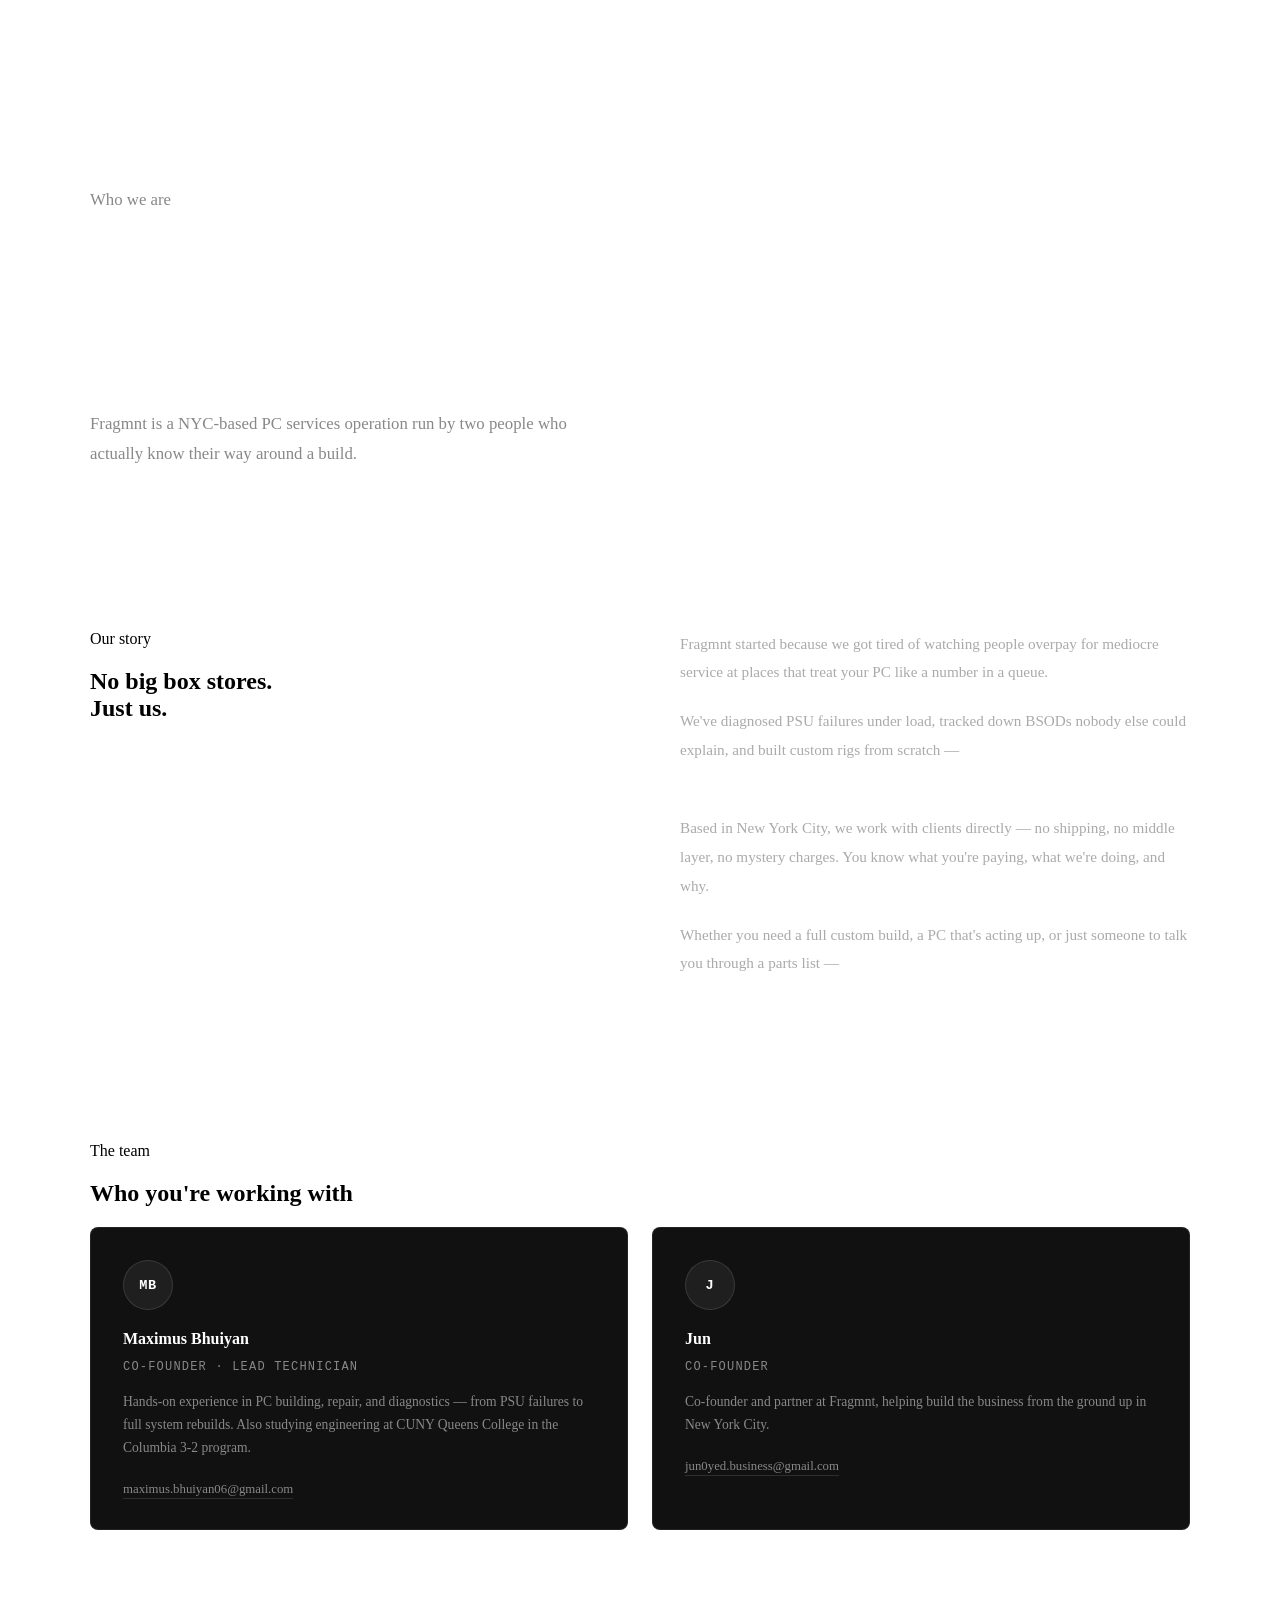
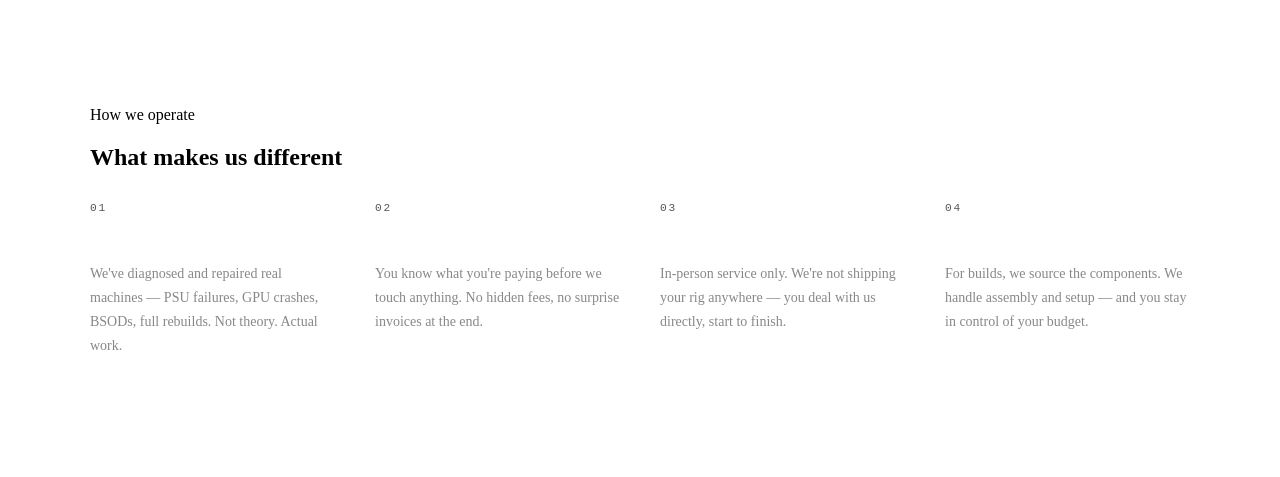
==== about.html @ 42f8d1fd "Update about.html" ====
<!DOCTYPE html>
<html lang="en">
<head>
<meta charset="UTF-8">
<meta name="viewport" content="width=device-width, initial-scale=1.0">
<title>About — FRAGMNT</title>
<script src="shared.js" defer></script>
<style>
  .page-hero{padding:10rem 3rem 4rem;max-width:1100px;margin:0 auto;}
  .page-hero h1{font-size:clamp(2.5rem,5vw,4.5rem);font-weight:600;letter-spacing:-0.03em;color:#fff;line-height:1.05;margin-bottom:1rem;}
  .page-hero p{font-size:1.05rem;color:#888;max-width:520px;line-height:1.8;}

  .story-section{max-width:1100px;margin:0 auto;padding:4rem 3rem;}
  .story-grid{display:grid;grid-template-columns:1fr 1fr;gap:5rem;align-items:start;}
  .story-body p{font-size:0.95rem;color:#aaa;line-height:1.9;margin-bottom:1.25rem;}
  .story-body p strong{color:#fff;font-weight:600;}

  .team-section{max-width:1100px;margin:0 auto;padding:4rem 3rem 6rem;}
  .team-grid{display:grid;grid-template-columns:repeat(auto-fit,minmax(280px,1fr));gap:1.5rem;}
  .team-card{background:#111;border:1px solid rgba(255,255,255,0.08);border-radius:8px;padding:2rem;transition:border-color 0.2s;}
  .team-card:hover{border-color:rgba(255,255,255,0.18);}
  .team-avatar{width:48px;height:48px;border-radius:50%;background:rgba(255,255,255,0.06);border:1px solid rgba(255,255,255,0.12);display:flex;align-items:center;justify-content:center;font-family:'Space Mono',monospace;font-size:0.85rem;font-weight:700;color:#fff;margin-bottom:1.25rem;letter-spacing:0.05em;}
  .team-name{font-size:1rem;font-weight:600;color:#fff;margin-bottom:0.3rem;}
  .team-role{font-size:0.75rem;font-family:'Space Mono',monospace;letter-spacing:0.1em;text-transform:uppercase;color:#888;margin-bottom:1rem;}
  .team-bio{font-size:0.85rem;color:#888;line-height:1.7;margin-bottom:1.25rem;}
  .team-email{font-size:0.8rem;color:#888;text-decoration:none;border-bottom:1px solid rgba(255,255,255,0.12);padding-bottom:0.1rem;transition:color 0.2s,border-color 0.2s;}
  .team-email:hover{color:#fff;border-color:rgba(255,255,255,0.4);}

  .values-section{max-width:1100px;margin:0 auto;padding:4rem 3rem 6rem;}
  .values-grid{display:grid;grid-template-columns:repeat(auto-fit,minmax(220px,1fr));gap:2.5rem;}
  .value-item{}
  .value-num{font-family:'Space Mono',monospace;font-size:0.7rem;color:#555;letter-spacing:0.15em;margin-bottom:0.75rem;}
  .value-heading{font-size:1rem;font-weight:600;color:#fff;margin-bottom:0.5rem;}
  .value-body{font-size:0.875rem;color:#888;line-height:1.7;}

  @media(max-width:768px){
    .page-hero{padding:8rem 1.5rem 3rem;}
    .story-section{padding:3rem 1.5rem;}
    .story-grid{grid-template-columns:1fr;gap:2.5rem;}
    .team-section,.values-section{padding:3rem 1.5rem 5rem;}
  }
</style>
</head>
<body>

<div class="page-hero">
  <p class="section-label">Who we are</p>
  <h1>Built in NYC.<br>Built for real.</h1>
  <p>Fragmnt is a NYC-based PC services operation run by two people who actually know their way around a build.</p>
</div>

<div class="divider"></div>

<div class="story-section">
  <div class="story-grid">
    <div>
      <p class="section-label">Our story</p>
      <h2 class="section-title">No big box stores.<br>Just us.</h2>
    </div>
    <div class="story-body">
      <p>Fragmnt started because we got tired of watching people overpay for mediocre service at places that treat your PC like a number in a queue.</p>
      <p>We've diagnosed PSU failures under load, tracked down BSODs nobody else could explain, and built custom rigs from scratch — <strong>hands-on experience, not textbook knowledge.</strong></p>
      <p>Based in New York City, we work with clients directly — no shipping, no middle layer, no mystery charges. You know what you're paying, what we're doing, and why.</p>
      <p>Whether you need a full custom build, a PC that's acting up, or just someone to talk you through a parts list — <strong>we're the call.</strong></p>
    </div>
  </div>
</div>

<div class="divider"></div>

<div class="team-section">
  <p class="section-label">The team</p>
  <h2 class="section-title">Who you're working with</h2>
  <div class="team-grid">

    <div class="team-card">
      <div class="team-avatar">MB</div>
      <p class="team-name">Maximus Bhuiyan</p>
      <p class="team-role">Co-founder · Lead Technician</p>
      <p class="team-bio">Hands-on experience in PC building, repair, and diagnostics — from PSU failures to full system rebuilds. Also studying engineering at CUNY Queens College in the Columbia 3-2 program.</p>
      <a href="mailto:maximus.bhuiyan06@gmail.com" class="team-email">maximus.bhuiyan06@gmail.com</a>
    </div>

    <div class="team-card">
      <div class="team-avatar">J</div>
      <p class="team-name">Jun</p>
      <p class="team-role">Co-founder</p>
      <p class="team-bio">Co-founder and partner at Fragmnt, helping build the business from the ground up in New York City.</p>
      <a href="mailto:jun0yed.business@gmail.com" class="team-email">jun0yed.business@gmail.com</a>
    </div>

  </div>
</div>

<div class="divider"></div>

<div class="values-section">
  <p class="section-label">How we operate</p>
  <h2 class="section-title">What makes us different</h2>
  <div class="values-grid">
    <div class="value-item">
      <p class="value-num">01</p>
      <p class="value-heading">Real experience</p>
      <p class="value-body">We've diagnosed and repaired real machines — PSU failures, GPU crashes, BSODs, full rebuilds. Not theory. Actual work.</p>
    </div>
    <div class="value-item">
      <p class="value-num">02</p>
      <p class="value-heading">Transparent pricing</p>
      <p class="value-body">You know what you're paying before we touch anything. No hidden fees, no surprise invoices at the end.</p>
    </div>
    <div class="value-item">
      <p class="value-num">03</p>
      <p class="value-heading">Local to NYC</p>
      <p class="value-body">In-person service only. We're not shipping your rig anywhere — you deal with us directly, start to finish.</p>
    </div>
    <div class="value-item">
      <p class="value-num">04</p>
      <p class="value-heading">You own the parts</p>
      <p class="value-body">For builds, we source the components. We handle assembly and setup — and you stay in control of your budget.</p>
    </div>
  </div>
</div>

<script>injectShared('about.html');</script>
</body>
</html>
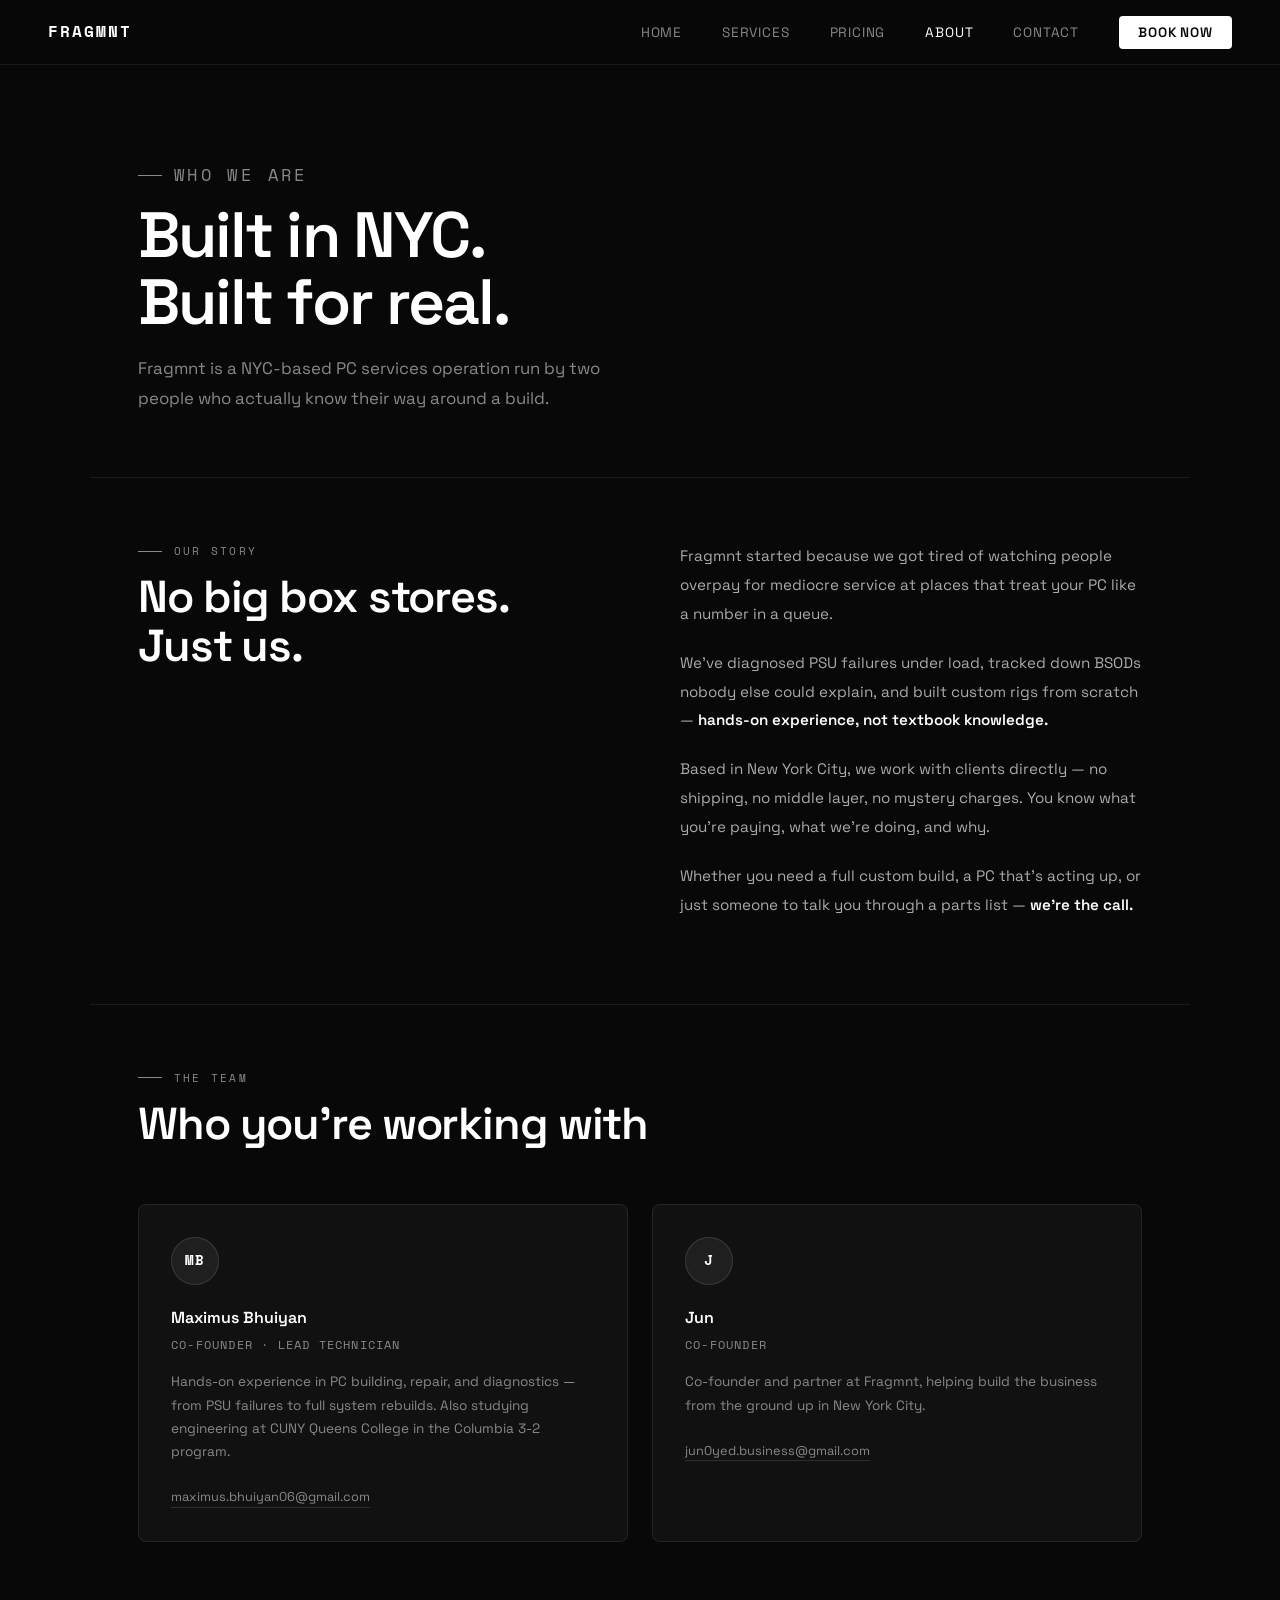
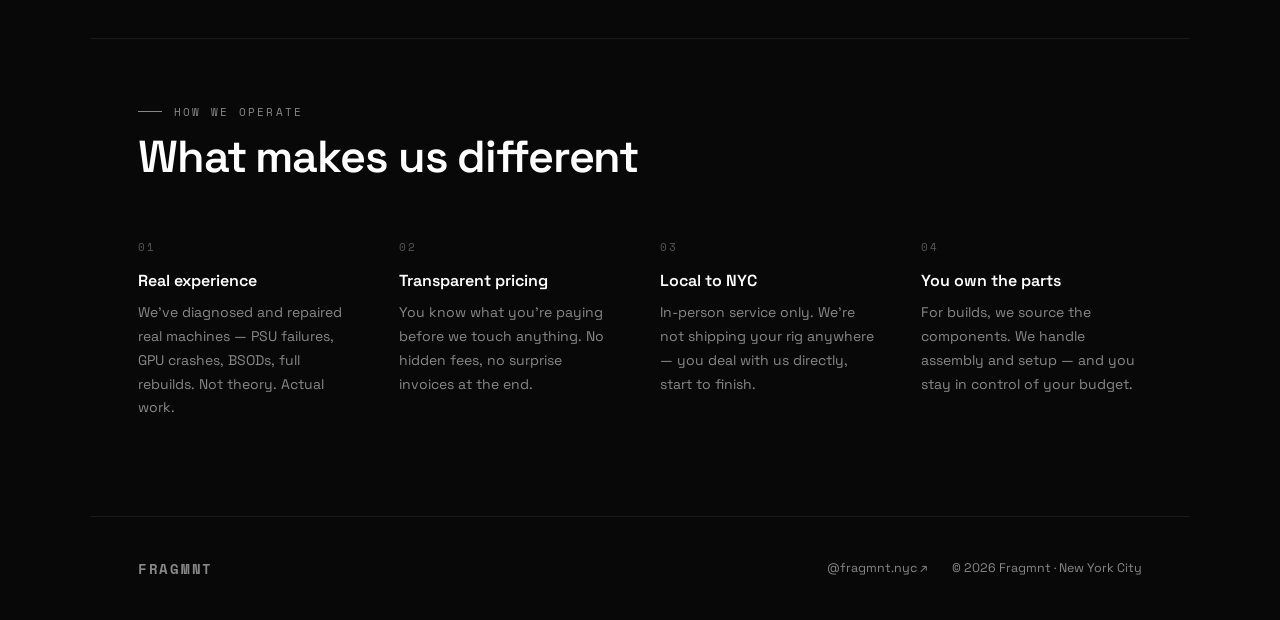
==== commit b4ae2e16: "Update about.html" ====
--- a/about.html
+++ b/about.html
@@ -4,7 +4,8 @@
 <meta charset="UTF-8">
 <meta name="viewport" content="width=device-width, initial-scale=1.0">
 <title>About — FRAGMNT</title>
-<script src="shared.js" defer></script>
+<link rel="stylesheet" href="shared.css">
+<script src="shared.js"></script>
 <style>
   .page-hero{padding:10rem 3rem 4rem;max-width:1100px;margin:0 auto;}
   .page-hero h1{font-size:clamp(2.5rem,5vw,4.5rem);font-weight:600;letter-spacing:-0.03em;color:#fff;line-height:1.05;margin-bottom:1rem;}
@@ -121,6 +122,6 @@
   </div>
 </div>
 
-<script>injectShared('about.html');</script>
+<script>// nav auto-injected by shared.js</script>
 </body>
 </html>
--- a/shared.css
+++ b/shared.css
@@ -0,0 +1,49 @@
+@import url('https://fonts.googleapis.com/css2?family=Space+Grotesk:wght@300;400;500;600;700&family=Space+Mono:wght@400;700&display=swap');
+
+*,*::before,*::after{box-sizing:border-box;margin:0;padding:0;}
+:root{
+  --black:#080808;
+  --surface:#111111;
+  --surface2:#181818;
+  --border:rgba(255,255,255,0.08);
+  --border-hover:rgba(255,255,255,0.18);
+  --text:#f0f0f0;
+  --muted:#888;
+  --white:#ffffff;
+}
+html{scroll-behavior:smooth;}
+body{background:var(--black);color:var(--text);font-family:'Space Grotesk',sans-serif;font-size:16px;line-height:1.6;-webkit-font-smoothing:antialiased;}
+
+nav{position:fixed;top:0;left:0;right:0;z-index:100;display:flex;align-items:center;justify-content:space-between;padding:1.2rem 3rem;background:rgba(8,8,8,0.9);backdrop-filter:blur(12px);border-bottom:1px solid var(--border);}
+.nav-logo{font-family:'Space Mono',monospace;font-size:1rem;font-weight:700;letter-spacing:0.12em;color:var(--white);text-decoration:none;}
+.nav-links{display:flex;gap:2.5rem;list-style:none;}
+.nav-links a{color:var(--muted);text-decoration:none;font-size:0.85rem;letter-spacing:0.06em;text-transform:uppercase;transition:color 0.2s;}
+.nav-links a:hover{color:var(--white);}
+.nav-links a.active{color:var(--white);}
+.nav-cta{background:var(--white) !important;color:var(--black) !important;padding:0.5rem 1.2rem;border-radius:4px;font-weight:600 !important;}
+.nav-cta:hover{opacity:0.85;}
+.nav-hamburger{display:none;background:none;border:none;color:var(--white);font-size:1.4rem;cursor:pointer;}
+
+.divider{height:1px;background:var(--border);max-width:1100px;margin:0 auto;}
+footer{display:flex;align-items:center;justify-content:space-between;max-width:1100px;margin:0 auto;padding:2.5rem 3rem;}
+.footer-logo{font-family:'Space Mono',monospace;font-size:0.9rem;font-weight:700;letter-spacing:0.12em;color:var(--muted);}
+.footer-copy{font-size:0.78rem;color:var(--muted);}
+.footer-link{color:var(--muted);text-decoration:none;font-size:0.78rem;transition:color 0.2s;}
+.footer-link:hover{color:var(--white);}
+
+.section-label{font-family:'Space Mono',monospace;font-size:0.7rem;letter-spacing:0.2em;text-transform:uppercase;color:var(--muted);margin-bottom:0.75rem;display:flex;align-items:center;gap:0.75rem;}
+.section-label::before{content:'';display:block;width:24px;height:1px;background:var(--muted);}
+.section-title{font-size:clamp(1.8rem,3.5vw,2.8rem);font-weight:600;letter-spacing:-0.025em;color:var(--white);margin-bottom:3.5rem;line-height:1.1;}
+
+.btn-primary{background:var(--white);color:var(--black);border:none;padding:0.85rem 2rem;border-radius:4px;font-family:'Space Grotesk',sans-serif;font-size:0.9rem;font-weight:600;cursor:pointer;text-decoration:none;transition:opacity 0.2s;display:inline-block;}
+.btn-primary:hover{opacity:0.85;}
+.btn-ghost{background:transparent;color:var(--muted);border:1px solid var(--border-hover);padding:0.85rem 2rem;border-radius:4px;font-family:'Space Grotesk',sans-serif;font-size:0.9rem;font-weight:500;cursor:pointer;text-decoration:none;transition:border-color 0.2s,color 0.2s;display:inline-block;}
+.btn-ghost:hover{border-color:var(--white);color:var(--white);}
+
+@media(max-width:768px){
+  nav{padding:1rem 1.5rem;}
+  .nav-links{display:none;flex-direction:column;position:absolute;top:100%;left:0;right:0;background:rgba(8,8,8,0.98);border-bottom:1px solid var(--border);padding:1.5rem;gap:1.25rem;}
+  .nav-links.open{display:flex;}
+  .nav-hamburger{display:block;}
+  footer{flex-direction:column;gap:1rem;text-align:center;padding:2rem 1.5rem;}
+}
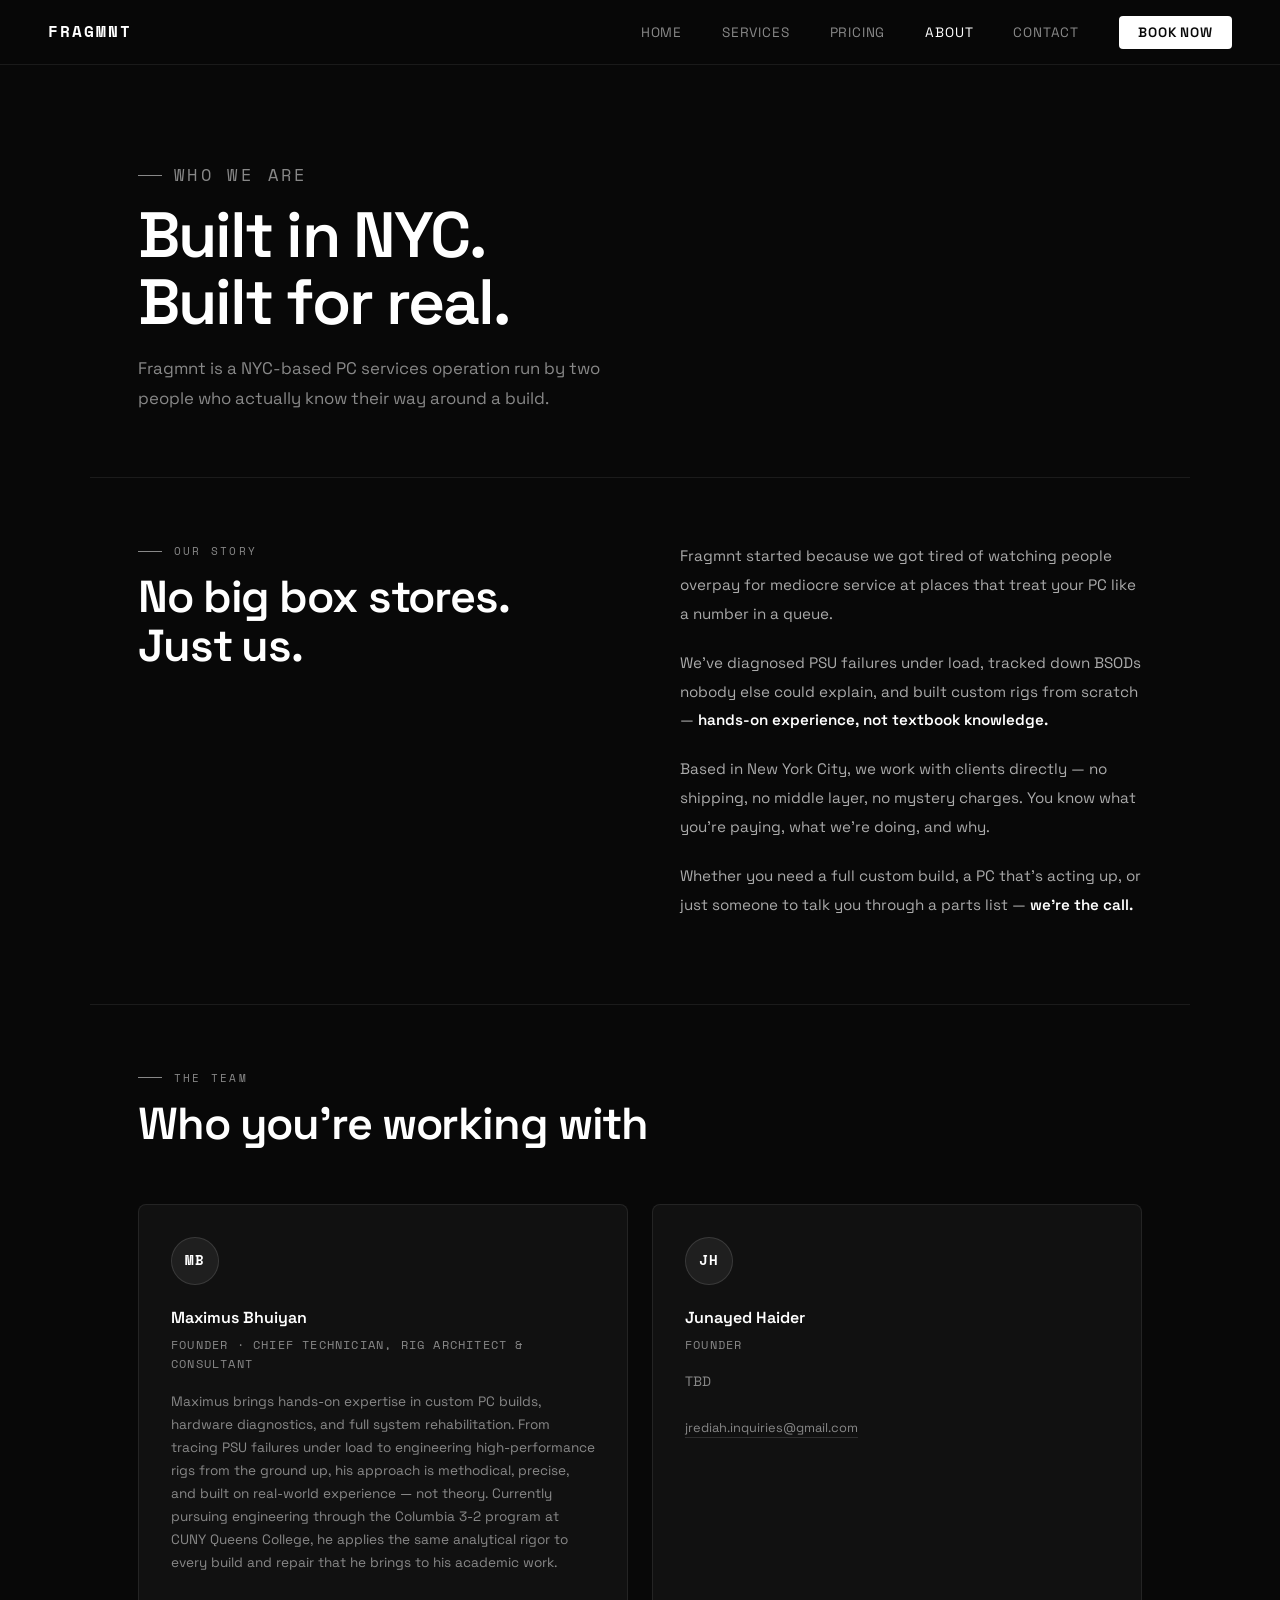
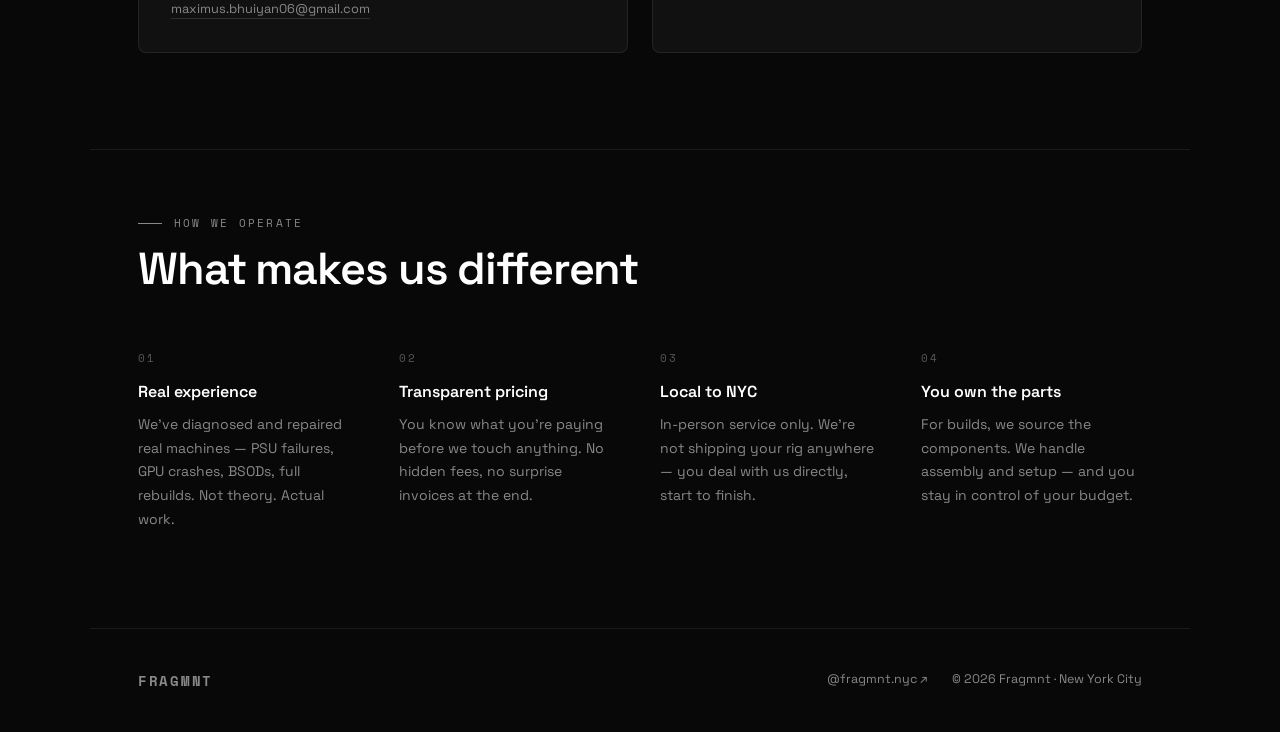
==== commit 7ec32d79: "Update about.html" ====
--- a/about.html
+++ b/about.html
@@ -2,6 +2,7 @@
 <html lang="en">
 <head>
 <meta charset="UTF-8">
+<link rel="icon" type="image/png" href="FRAG1.png">
 <meta name="viewport" content="width=device-width, initial-scale=1.0">
 <title>About — FRAGMNT</title>
 <link rel="stylesheet" href="shared.css">
@@ -77,17 +78,17 @@
     <div class="team-card">
       <div class="team-avatar">MB</div>
       <p class="team-name">Maximus Bhuiyan</p>
-      <p class="team-role">Co-founder · Lead Technician</p>
-      <p class="team-bio">Hands-on experience in PC building, repair, and diagnostics — from PSU failures to full system rebuilds. Also studying engineering at CUNY Queens College in the Columbia 3-2 program.</p>
+      <p class="team-role">Founder · Chief Technician, Rig Architect & Consultant</p>
+      <p class="team-bio">Maximus brings hands-on expertise in custom PC builds, hardware diagnostics, and full system rehabilitation. From tracing PSU failures under load to engineering high-performance rigs from the ground up, his approach is methodical, precise, and built on real-world experience — not theory. Currently pursuing engineering through the Columbia 3-2 program at CUNY Queens College, he applies the same analytical rigor to every build and repair that he brings to his academic work.</p>
       <a href="mailto:maximus.bhuiyan06@gmail.com" class="team-email">maximus.bhuiyan06@gmail.com</a>
     </div>
 
     <div class="team-card">
-      <div class="team-avatar">J</div>
-      <p class="team-name">Jun</p>
-      <p class="team-role">Co-founder</p>
-      <p class="team-bio">Co-founder and partner at Fragmnt, helping build the business from the ground up in New York City.</p>
-      <a href="mailto:jun0yed.business@gmail.com" class="team-email">jun0yed.business@gmail.com</a>
+      <div class="team-avatar">JH</div>
+      <p class="team-name">Junayed Haider</p>
+      <p class="team-role">Founder</p>
+      <p class="team-bio">TBD</p>
+      <a href="mailto:jrediah.inquiries@gmail.com" class="team-email">jrediah.inquiries@gmail.com</a>
     </div>
 
   </div>
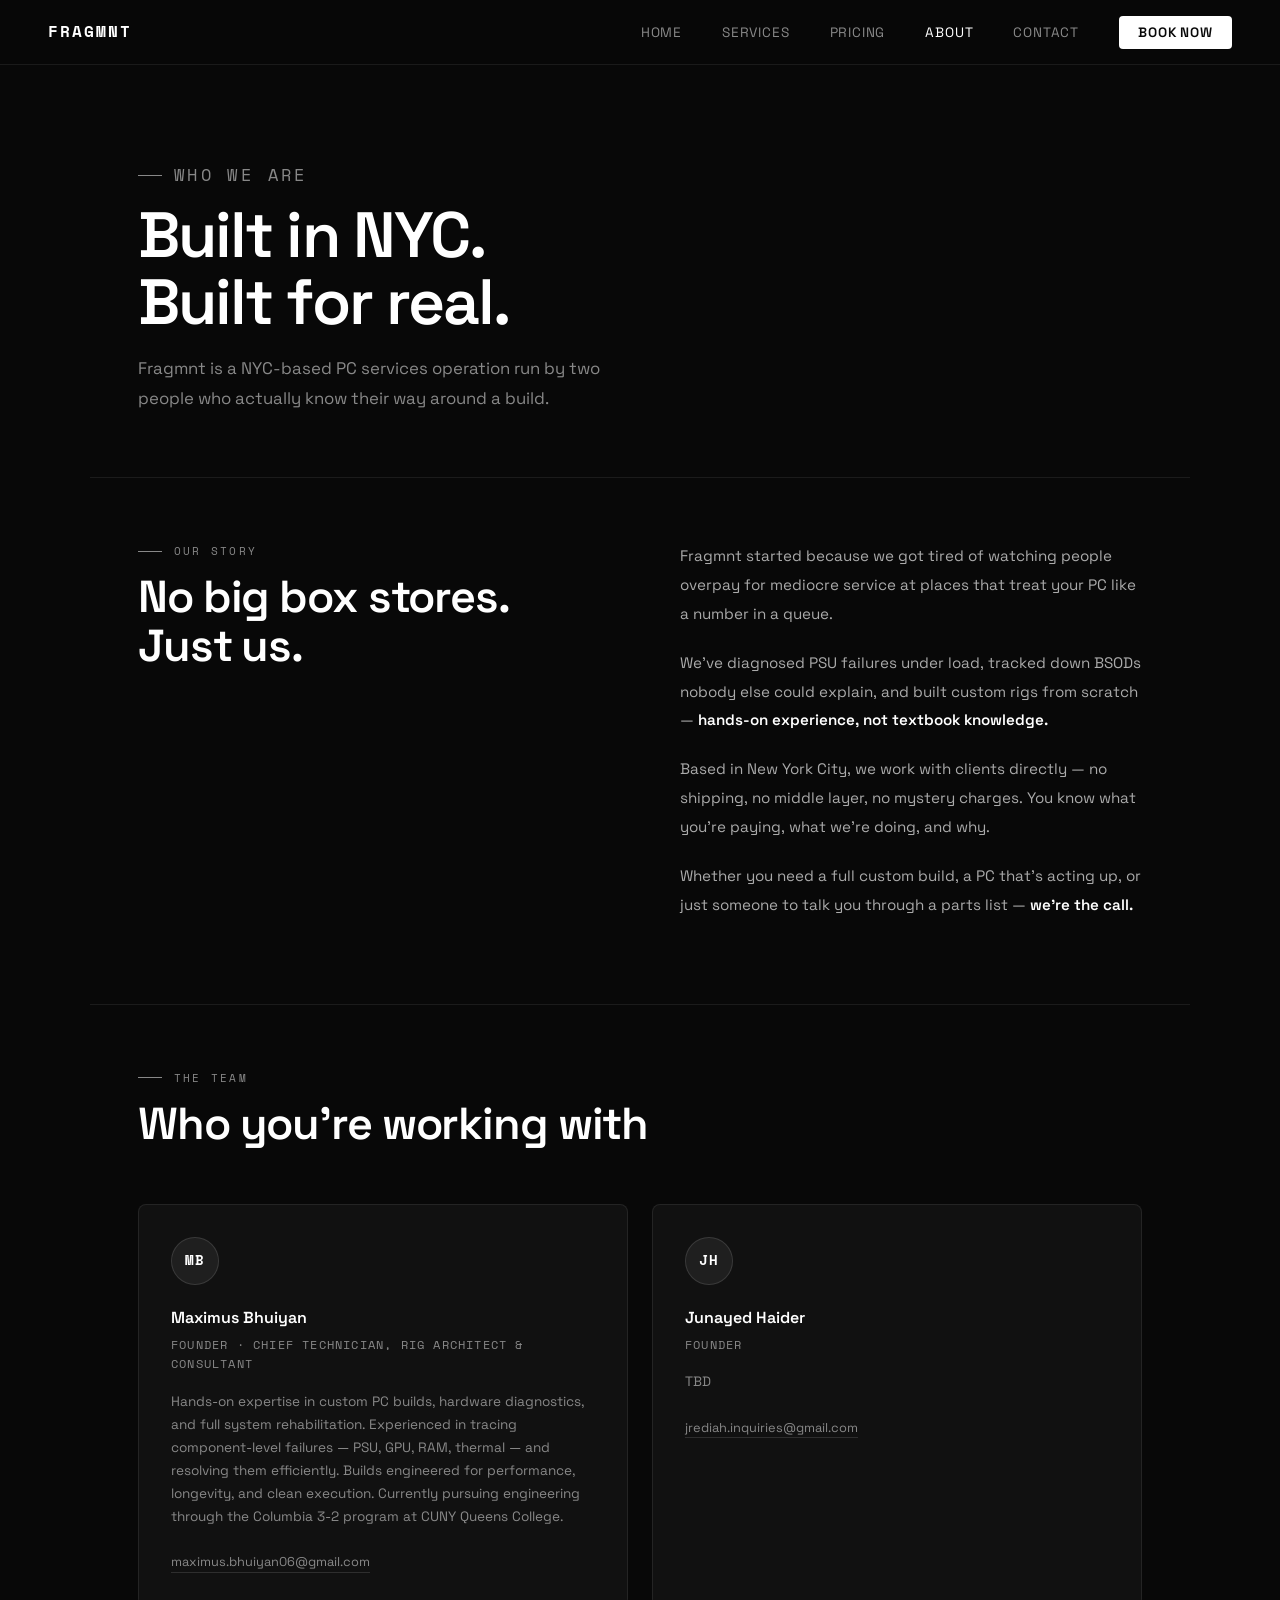
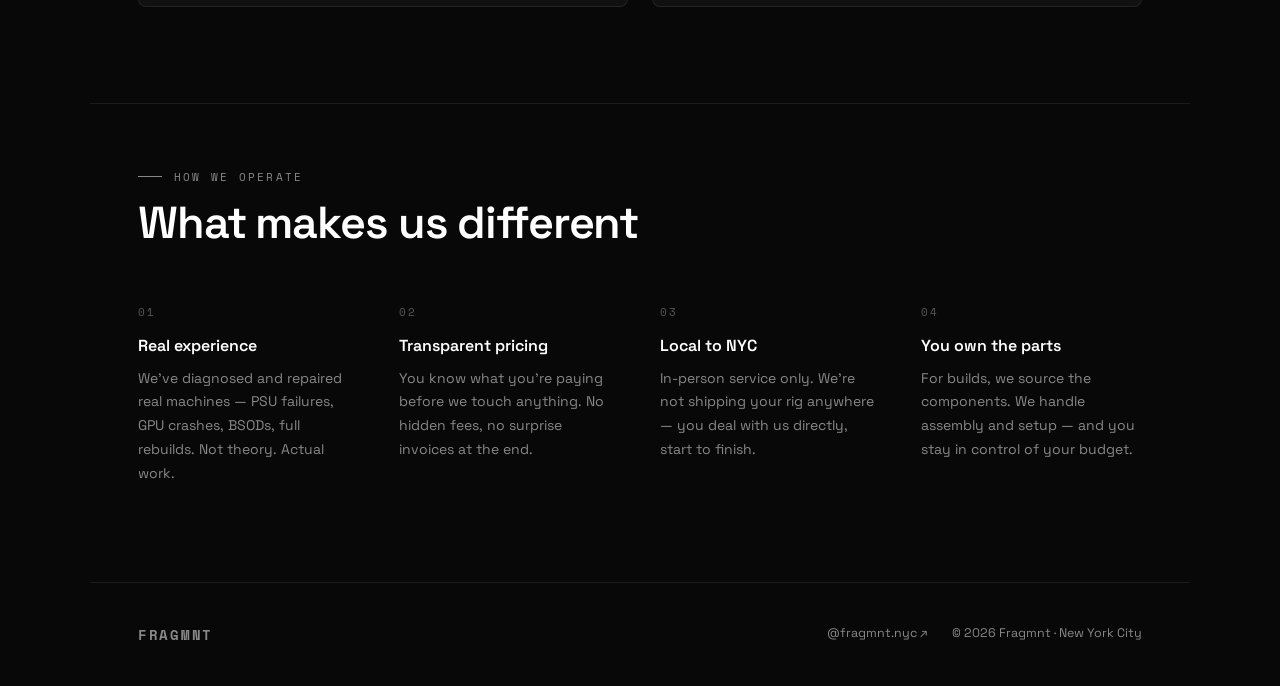
==== commit 73c8927d: "Update about.html" ====
--- a/about.html
+++ b/about.html
@@ -79,7 +79,7 @@
       <div class="team-avatar">MB</div>
       <p class="team-name">Maximus Bhuiyan</p>
       <p class="team-role">Founder · Chief Technician, Rig Architect & Consultant</p>
-      <p class="team-bio">Maximus brings hands-on expertise in custom PC builds, hardware diagnostics, and full system rehabilitation. From tracing PSU failures under load to engineering high-performance rigs from the ground up, his approach is methodical, precise, and built on real-world experience — not theory. Currently pursuing engineering through the Columbia 3-2 program at CUNY Queens College, he applies the same analytical rigor to every build and repair that he brings to his academic work.</p>
+      <p class="team-bio">Hands-on expertise in custom PC builds, hardware diagnostics, and full system rehabilitation. Experienced in tracing component-level failures — PSU, GPU, RAM, thermal — and resolving them efficiently. Builds engineered for performance, longevity, and clean execution. Currently pursuing engineering through the Columbia 3-2 program at CUNY Queens College.</p>
       <a href="mailto:maximus.bhuiyan06@gmail.com" class="team-email">maximus.bhuiyan06@gmail.com</a>
     </div>
 
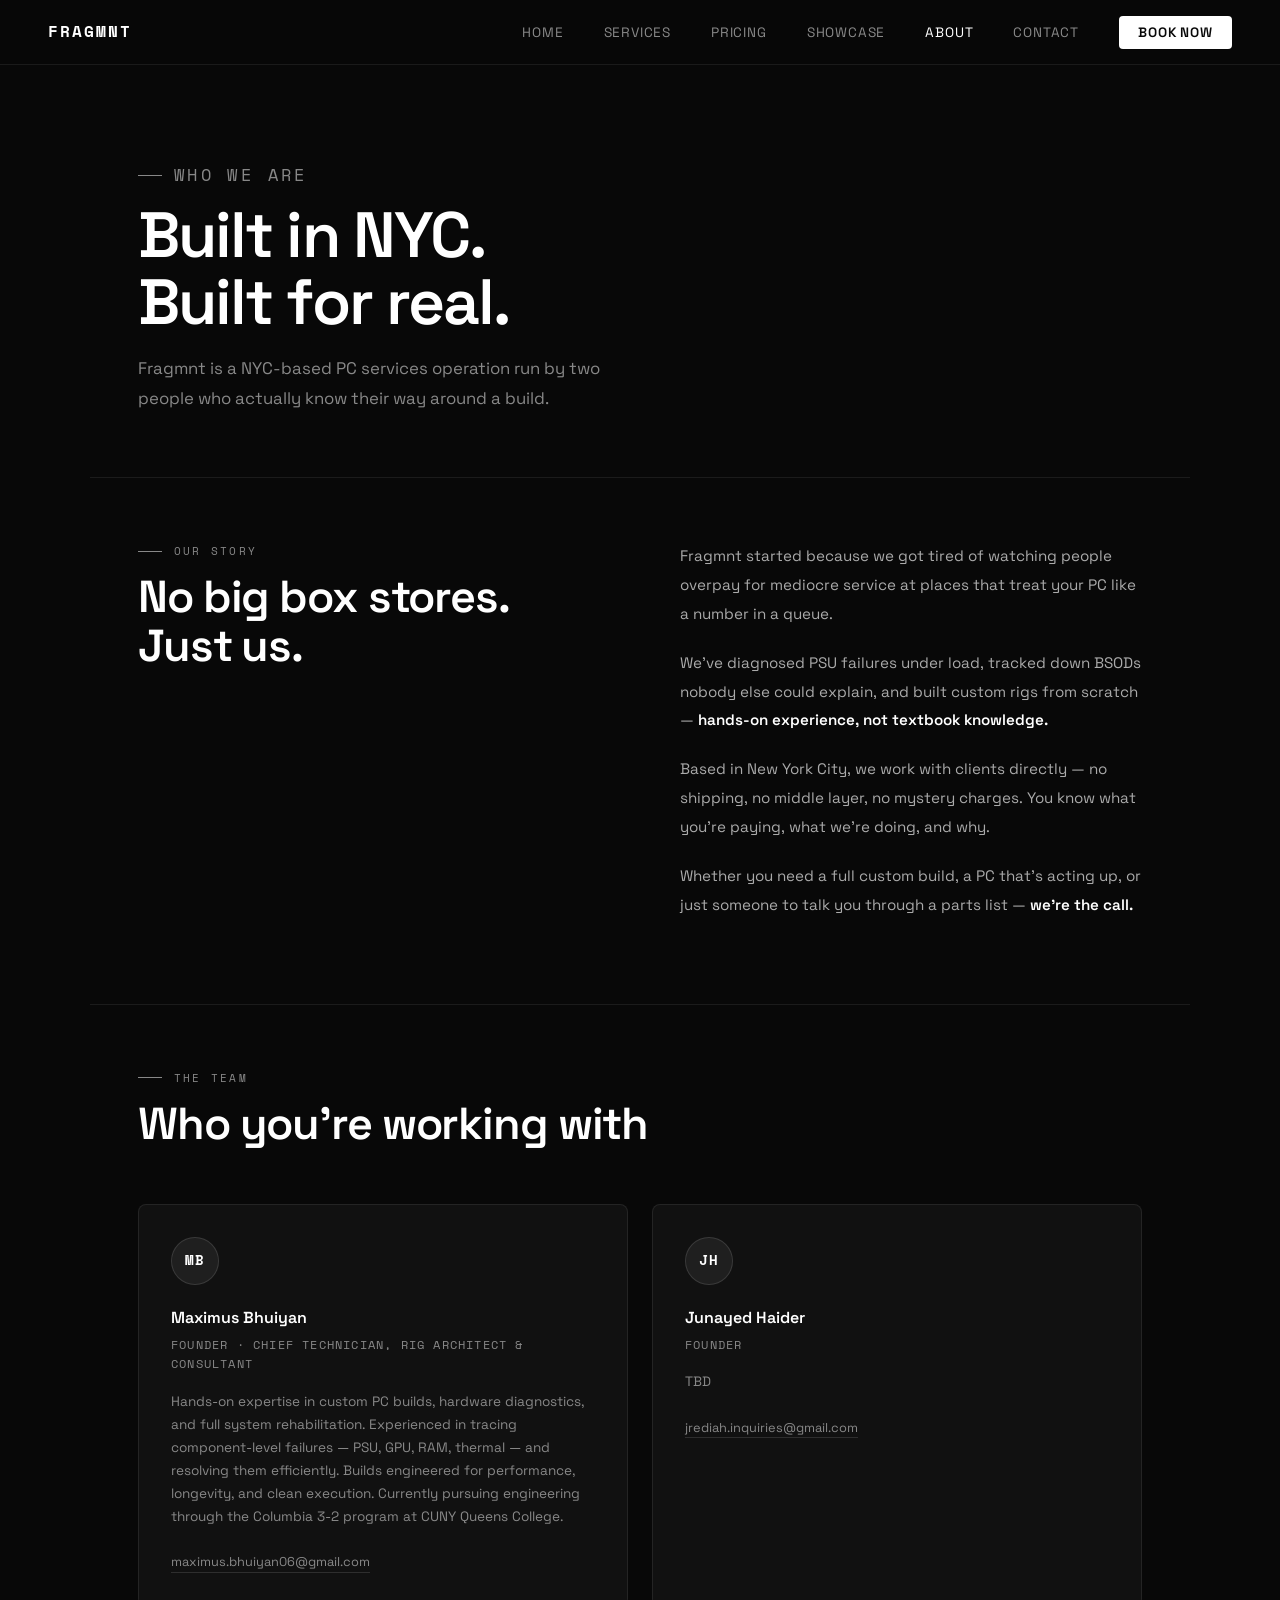
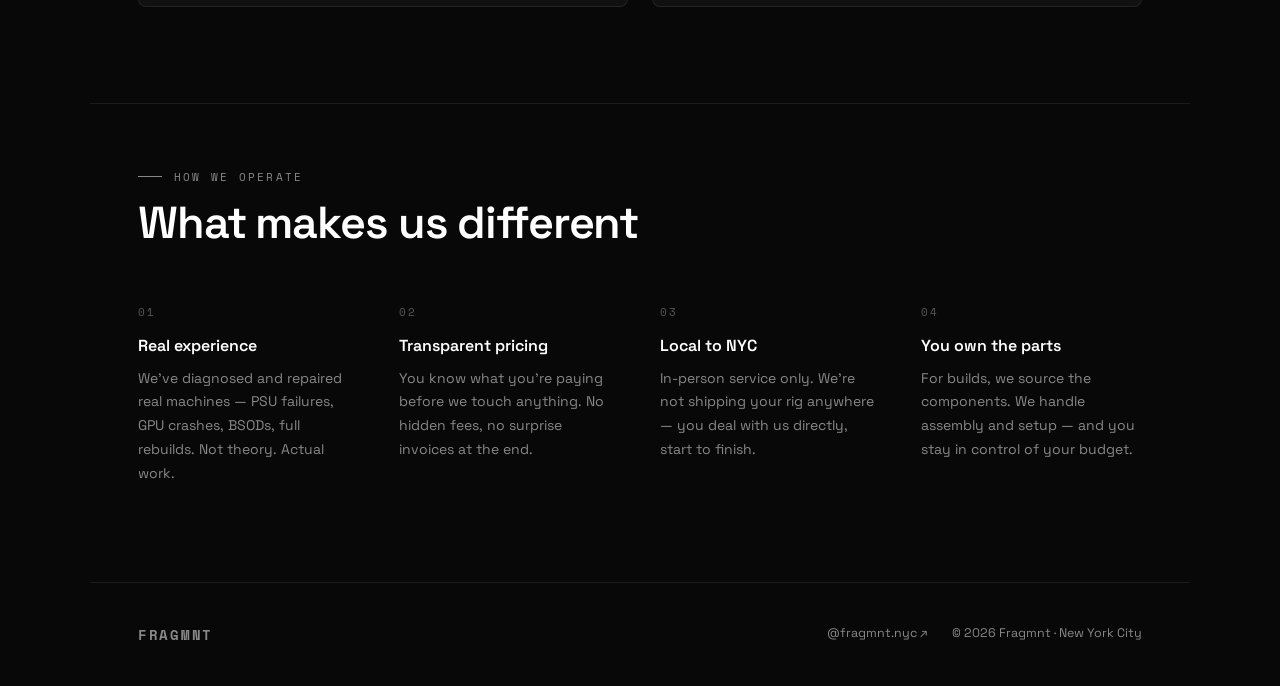
==== commit baa21510: "Update about.html" ====
--- a/about.html
+++ b/about.html
@@ -59,7 +59,7 @@
       <p class="section-label">Our story</p>
       <h2 class="section-title">No big box stores.<br>Just us.</h2>
     </div>
-    <div class="story-body">
+    <div class="story-body fade-right">
       <p>Fragmnt started because we got tired of watching people overpay for mediocre service at places that treat your PC like a number in a queue.</p>
       <p>We've diagnosed PSU failures under load, tracked down BSODs nobody else could explain, and built custom rigs from scratch — <strong>hands-on experience, not textbook knowledge.</strong></p>
       <p>Based in New York City, we work with clients directly — no shipping, no middle layer, no mystery charges. You know what you're paying, what we're doing, and why.</p>
@@ -75,7 +75,7 @@
   <h2 class="section-title">Who you're working with</h2>
   <div class="team-grid">
 
-    <div class="team-card">
+    <div class="team-card fade-up">
       <div class="team-avatar">MB</div>
       <p class="team-name">Maximus Bhuiyan</p>
       <p class="team-role">Founder · Chief Technician, Rig Architect & Consultant</p>
@@ -83,7 +83,7 @@
       <a href="mailto:maximus.bhuiyan06@gmail.com" class="team-email">maximus.bhuiyan06@gmail.com</a>
     </div>
 
-    <div class="team-card">
+    <div class="team-card fade-up">
       <div class="team-avatar">JH</div>
       <p class="team-name">Junayed Haider</p>
       <p class="team-role">Founder</p>
@@ -100,22 +100,22 @@
   <p class="section-label">How we operate</p>
   <h2 class="section-title">What makes us different</h2>
   <div class="values-grid">
-    <div class="value-item">
+    <div class="value-item fade-up">
       <p class="value-num">01</p>
       <p class="value-heading">Real experience</p>
       <p class="value-body">We've diagnosed and repaired real machines — PSU failures, GPU crashes, BSODs, full rebuilds. Not theory. Actual work.</p>
     </div>
-    <div class="value-item">
+    <div class="value-item fade-up">
       <p class="value-num">02</p>
       <p class="value-heading">Transparent pricing</p>
       <p class="value-body">You know what you're paying before we touch anything. No hidden fees, no surprise invoices at the end.</p>
     </div>
-    <div class="value-item">
+    <div class="value-item fade-up">
       <p class="value-num">03</p>
       <p class="value-heading">Local to NYC</p>
       <p class="value-body">In-person service only. We're not shipping your rig anywhere — you deal with us directly, start to finish.</p>
     </div>
-    <div class="value-item">
+    <div class="value-item fade-up">
       <p class="value-num">04</p>
       <p class="value-heading">You own the parts</p>
       <p class="value-body">For builds, we source the components. We handle assembly and setup — and you stay in control of your budget.</p>
--- a/shared.css
+++ b/shared.css
@@ -47,3 +47,35 @@
   .nav-hamburger{display:block;}
   footer{flex-direction:column;gap:1rem;text-align:center;padding:2rem 1.5rem;}
 }
+
+/* ── SHARED SCROLL ANIMATIONS ── */
+.fade-up {
+  opacity: 0;
+  transform: translateY(40px);
+  transition: opacity 0.8s cubic-bezier(.2,.7,.3,1), transform 0.8s cubic-bezier(.2,.7,.3,1);
+}
+.fade-up.visible { opacity: 1; transform: translateY(0); }
+.fade-up.d1 { transition-delay: 0.1s; }
+.fade-up.d2 { transition-delay: 0.2s; }
+.fade-up.d3 { transition-delay: 0.3s; }
+
+.fade-left {
+  opacity: 0;
+  transform: translateX(-40px);
+  transition: opacity 0.8s cubic-bezier(.2,.7,.3,1), transform 0.8s cubic-bezier(.2,.7,.3,1);
+}
+.fade-left.visible { opacity: 1; transform: translateX(0); }
+
+.fade-right {
+  opacity: 0;
+  transform: translateX(40px);
+  transition: opacity 0.8s cubic-bezier(.2,.7,.3,1), transform 0.8s cubic-bezier(.2,.7,.3,1);
+}
+.fade-right.visible { opacity: 1; transform: translateX(0); }
+
+.scale-in {
+  opacity: 0;
+  transform: scale(0.95);
+  transition: opacity 0.8s cubic-bezier(.2,.7,.3,1), transform 0.8s cubic-bezier(.2,.7,.3,1);
+}
+.scale-in.visible { opacity: 1; transform: scale(1); }
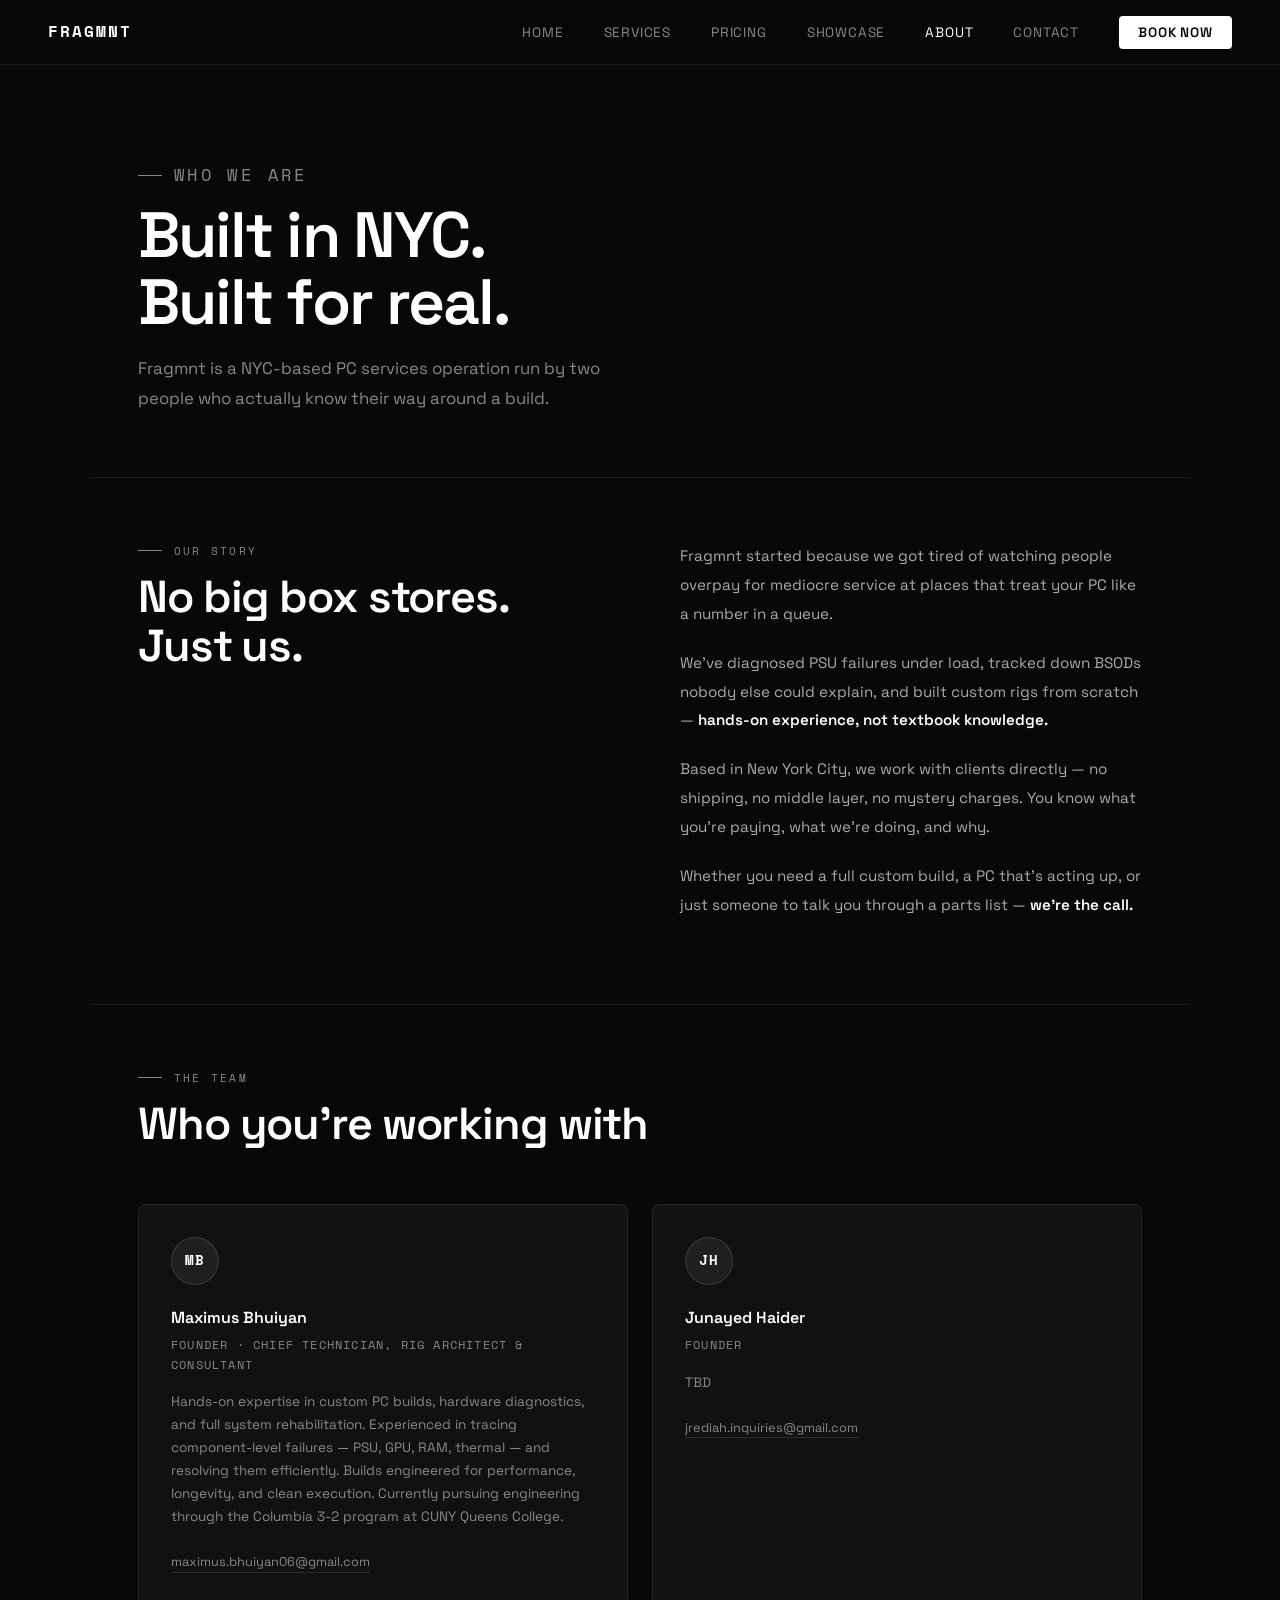
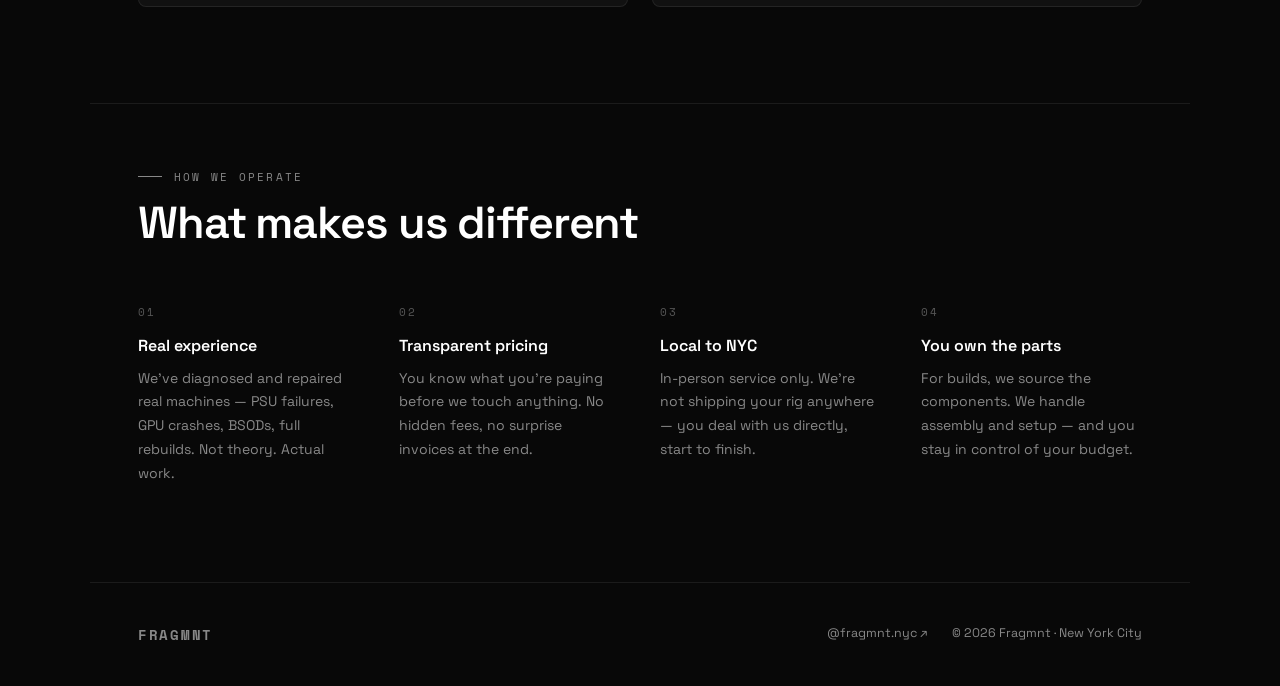
==== commit aae69ce0: "Update about.html" ====
--- a/about.html
+++ b/about.html
@@ -41,11 +41,32 @@
     .story-grid{grid-template-columns:1fr;gap:2.5rem;}
     .team-section,.values-section{padding:3rem 1.5rem 5rem;}
   }
+
+  /* ── SPLIT SCROLL EFFECT ── */
+  .split-block {
+    transition: opacity 0.55s cubic-bezier(.4,0,.2,1), transform 0.55s cubic-bezier(.4,0,.2,1);
+    will-change: transform, opacity;
+  }
+
+  .split-block.split-left {
+    opacity: 0;
+    transform: translateX(-80px);
+  }
+
+  .split-block.split-right {
+    opacity: 0;
+    transform: translateX(80px);
+  }
+
+  .split-block.in-view {
+    opacity: 1 !important;
+    transform: translateX(0) !important;
+  }
 </style>
 </head>
 <body>
 
-<div class="page-hero">
+<div class="page-hero split-block split-left">
   <p class="section-label">Who we are</p>
   <h1>Built in NYC.<br>Built for real.</h1>
   <p>Fragmnt is a NYC-based PC services operation run by two people who actually know their way around a build.</p>
@@ -55,11 +76,11 @@
 
 <div class="story-section">
   <div class="story-grid">
-    <div>
+    <div class="split-block split-left">
       <p class="section-label">Our story</p>
       <h2 class="section-title">No big box stores.<br>Just us.</h2>
     </div>
-    <div class="story-body fade-right">
+    <div class="story-body split-block split-right">
       <p>Fragmnt started because we got tired of watching people overpay for mediocre service at places that treat your PC like a number in a queue.</p>
       <p>We've diagnosed PSU failures under load, tracked down BSODs nobody else could explain, and built custom rigs from scratch — <strong>hands-on experience, not textbook knowledge.</strong></p>
       <p>Based in New York City, we work with clients directly — no shipping, no middle layer, no mystery charges. You know what you're paying, what we're doing, and why.</p>
@@ -71,51 +92,48 @@
 <div class="divider"></div>
 
 <div class="team-section">
-  <p class="section-label">The team</p>
-  <h2 class="section-title">Who you're working with</h2>
+  <p class="section-label split-block split-left">The team</p>
+  <h2 class="section-title split-block split-right">Who you're working with</h2>
   <div class="team-grid">
-
-    <div class="team-card fade-up">
+    <div class="team-card split-block split-left">
       <div class="team-avatar">MB</div>
       <p class="team-name">Maximus Bhuiyan</p>
       <p class="team-role">Founder · Chief Technician, Rig Architect & Consultant</p>
       <p class="team-bio">Hands-on expertise in custom PC builds, hardware diagnostics, and full system rehabilitation. Experienced in tracing component-level failures — PSU, GPU, RAM, thermal — and resolving them efficiently. Builds engineered for performance, longevity, and clean execution. Currently pursuing engineering through the Columbia 3-2 program at CUNY Queens College.</p>
       <a href="mailto:maximus.bhuiyan06@gmail.com" class="team-email">maximus.bhuiyan06@gmail.com</a>
     </div>
-
-    <div class="team-card fade-up">
+    <div class="team-card split-block split-right">
       <div class="team-avatar">JH</div>
       <p class="team-name">Junayed Haider</p>
       <p class="team-role">Founder</p>
       <p class="team-bio">TBD</p>
       <a href="mailto:jrediah.inquiries@gmail.com" class="team-email">jrediah.inquiries@gmail.com</a>
     </div>
-
   </div>
 </div>
 
 <div class="divider"></div>
 
 <div class="values-section">
-  <p class="section-label">How we operate</p>
-  <h2 class="section-title">What makes us different</h2>
+  <p class="section-label split-block split-left">How we operate</p>
+  <h2 class="section-title split-block split-right">What makes us different</h2>
   <div class="values-grid">
-    <div class="value-item fade-up">
+    <div class="value-item split-block split-left">
       <p class="value-num">01</p>
       <p class="value-heading">Real experience</p>
       <p class="value-body">We've diagnosed and repaired real machines — PSU failures, GPU crashes, BSODs, full rebuilds. Not theory. Actual work.</p>
     </div>
-    <div class="value-item fade-up">
+    <div class="value-item split-block split-right">
       <p class="value-num">02</p>
       <p class="value-heading">Transparent pricing</p>
       <p class="value-body">You know what you're paying before we touch anything. No hidden fees, no surprise invoices at the end.</p>
     </div>
-    <div class="value-item fade-up">
+    <div class="value-item split-block split-left">
       <p class="value-num">03</p>
       <p class="value-heading">Local to NYC</p>
       <p class="value-body">In-person service only. We're not shipping your rig anywhere — you deal with us directly, start to finish.</p>
     </div>
-    <div class="value-item fade-up">
+    <div class="value-item split-block split-right">
       <p class="value-num">04</p>
       <p class="value-heading">You own the parts</p>
       <p class="value-body">For builds, we source the components. We handle assembly and setup — and you stay in control of your budget.</p>
@@ -123,6 +141,24 @@
   </div>
 </div>
 
-<script>// nav auto-injected by shared.js</script>
+<script>
+// Split scroll — reassembles when in view, splits when out
+const splitObserver = new IntersectionObserver((entries) => {
+  entries.forEach(e => {
+    if (e.isIntersecting) {
+      e.target.classList.add('in-view');
+    } else {
+      // Remove in-view so it re-animates when scrolled back
+      e.target.classList.remove('in-view');
+    }
+  });
+}, {
+  threshold: 0.12,
+  rootMargin: '0px 0px -40px 0px'
+});
+
+document.querySelectorAll('.split-block').forEach(el => splitObserver.observe(el));
+// nav auto-injected by shared.js
+</script>
 </body>
 </html>
